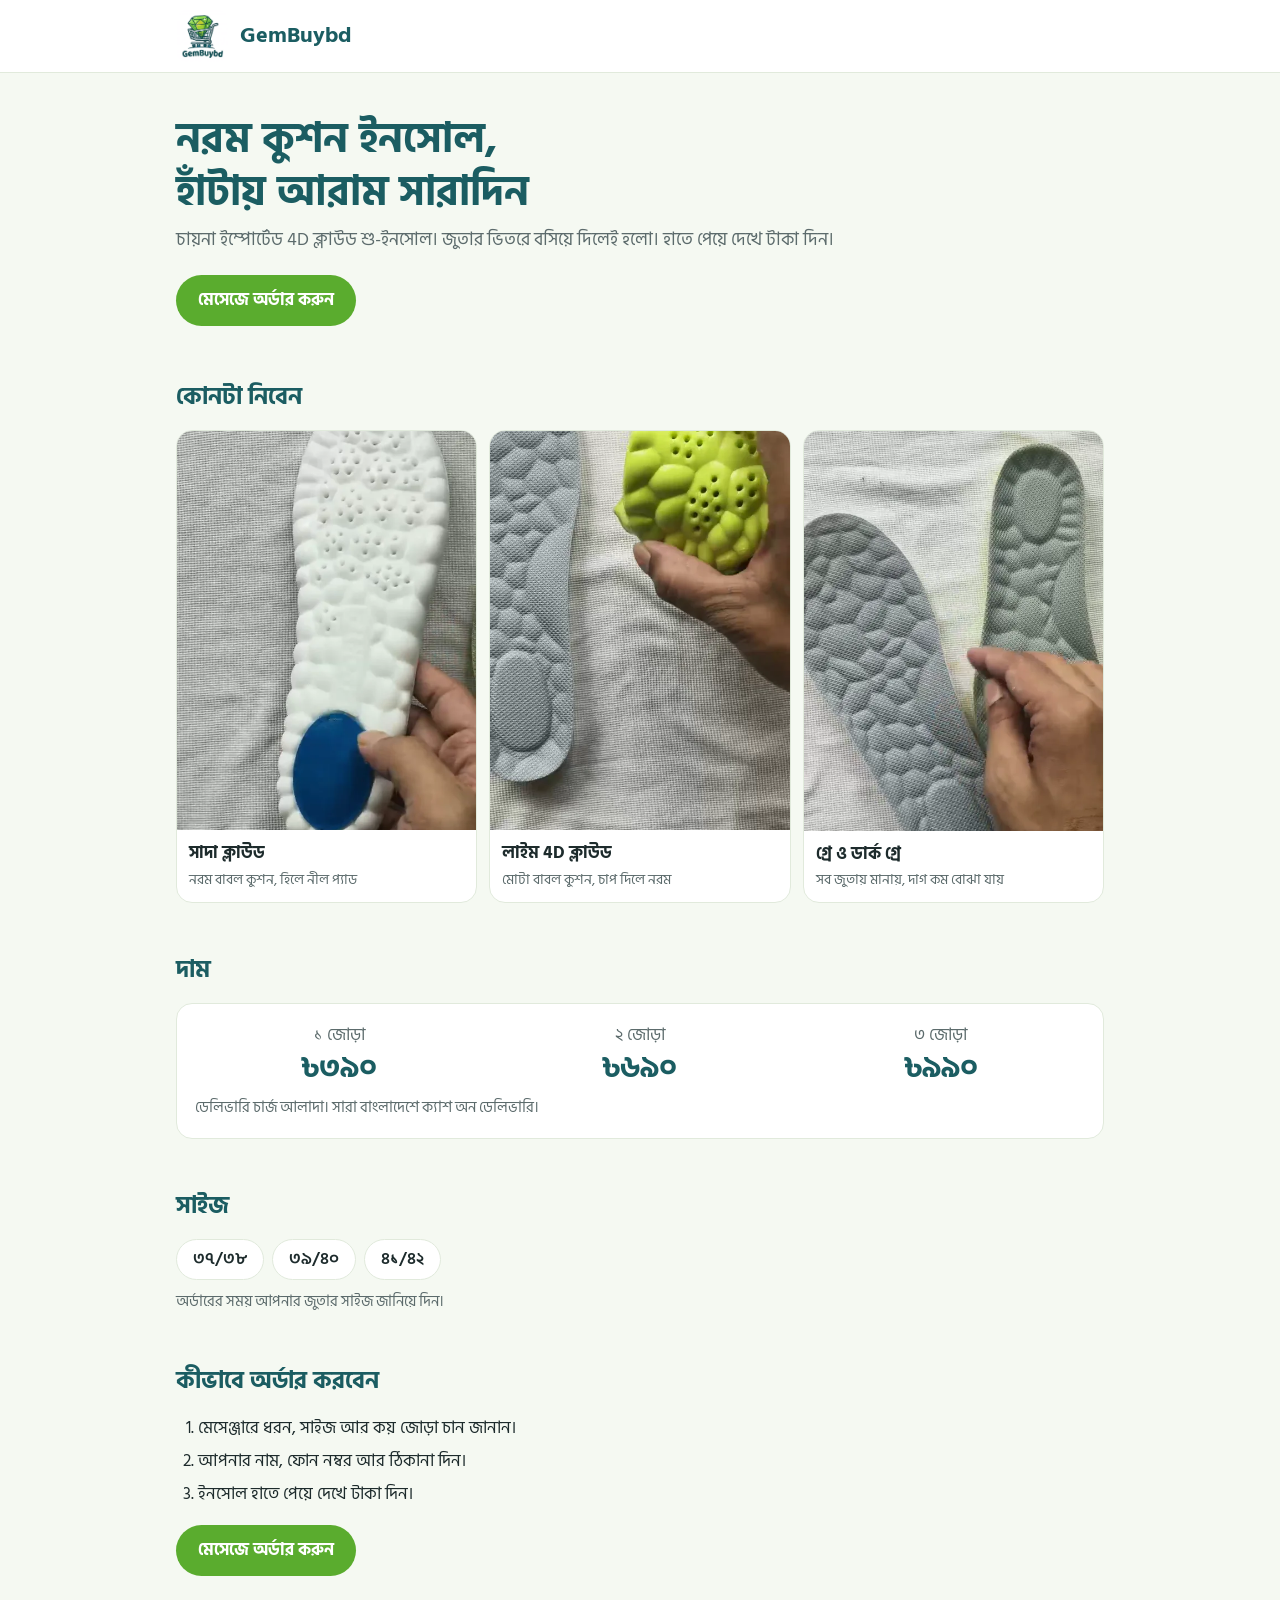
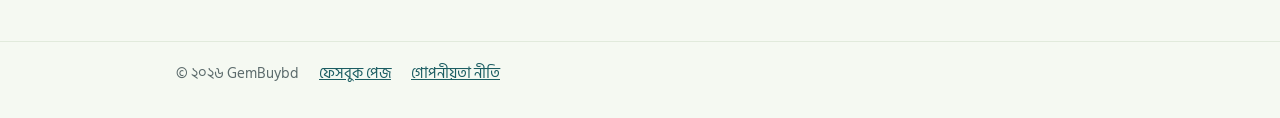
==== index.html @ 3c5733cb "GemBuybd shop page and privacy policy Home page with insole types, prices, sizes and a Messenger ord" ====
<!doctype html>
<html lang="bn">
<head>
  <meta charset="utf-8">
  <meta name="viewport" content="width=device-width, initial-scale=1">
  <title>GemBuybd · নরম কুশন ইনসোল</title>
  <meta name="description" content="নরম 4D কুশন শু-ইনসোল। ১ জোড়া ৩৯০ টাকা, সাইজ ৩৭ থেকে ৪২, সারা বাংলাদেশে ক্যাশ অন ডেলিভারি।">
  <meta property="og:title" content="GemBuybd · নরম কুশন ইনসোল">
  <meta property="og:description" content="১ জোড়া ৩৯০ টাকা · সাইজ ৩৭/৩৮, ৩৯/৪০, ৪১/৪২ · ক্যাশ অন ডেলিভারি">
  <meta property="og:image" content="https://gembuybd.github.io/img/share.jpg">
  <link rel="icon" href="img/icon.png">
  <link rel="preconnect" href="https://fonts.googleapis.com">
  <link rel="preconnect" href="https://fonts.gstatic.com" crossorigin>
  <link href="https://fonts.googleapis.com/css2?family=Hind+Siliguri:wght@400;600;700&display=swap" rel="stylesheet">
  <link rel="stylesheet" href="style.css">
</head>
<body>
  <header>
    <div class="wrap">
      <img src="img/logo.webp" alt="" width="52" height="52">
      <a href="./">GemBuybd</a>
    </div>
  </header>

  <main class="wrap">
    <div class="hero">
      <h1>নরম কুশন ইনসোল,<br>হাঁটায় আরাম সারাদিন</h1>
      <p>চায়না ইম্পোর্টেড 4D ক্লাউড শু-ইনসোল। জুতার ভিতরে বসিয়ে দিলেই হলো। হাতে পেয়ে দেখে টাকা দিন।</p>
      <a class="button" href="https://m.me/1291848167355119">মেসেজে অর্ডার করুন</a>
    </div>

    <section>
      <h2>কোনটা নিবেন</h2>
      <div class="types">
        <div class="type">
          <img src="img/white.webp" alt="সাদা ক্লাউড ইনসোল, হিলে নীল কুশন" loading="lazy">
          <div><h3>সাদা ক্লাউড</h3><p>নরম বাবল কুশন, হিলে নীল প্যাড</p></div>
        </div>
        <div class="type">
          <img src="img/lime.webp" alt="লাইম রঙের 4D ক্লাউড ইনসোল, হাতে চাপ দেওয়া" loading="lazy">
          <div><h3>লাইম 4D ক্লাউড</h3><p>মোটা বাবল কুশন, চাপ দিলে নরম</p></div>
        </div>
        <div class="type">
          <img src="img/grey.webp" alt="গ্রে ও ডার্ক গ্রে ইনসোল পাশাপাশি" loading="lazy">
          <div><h3>গ্রে ও ডার্ক গ্রে</h3><p>সব জুতায় মানায়, দাগ কম বোঝা যায়</p></div>
        </div>
      </div>
    </section>

    <section>
      <h2>দাম</h2>
      <div class="card">
        <div class="prices">
          <div class="price"><span>১ জোড়া</span> <strong>৳৩৯০</strong></div>
          <div class="price"><span>২ জোড়া</span> <strong>৳৬৯০</strong></div>
          <div class="price"><span>৩ জোড়া</span> <strong>৳৯৯০</strong></div>
        </div>
        <p class="note">ডেলিভারি চার্জ আলাদা। সারা বাংলাদেশে ক্যাশ অন ডেলিভারি।</p>
      </div>
    </section>

    <section>
      <h2>সাইজ</h2>
      <ul class="sizes">
        <li>৩৭/৩৮</li>
        <li>৩৯/৪০</li>
        <li>৪১/৪২</li>
      </ul>
      <p class="note">অর্ডারের সময় আপনার জুতার সাইজ জানিয়ে দিন।</p>
    </section>

    <section>
      <h2>কীভাবে অর্ডার করবেন</h2>
      <ol class="steps">
        <li>মেসেঞ্জারে ধরন, সাইজ আর কয় জোড়া চান জানান।</li>
        <li>আপনার নাম, ফোন নম্বর আর ঠিকানা দিন।</li>
        <li>ইনসোল হাতে পেয়ে দেখে টাকা দিন।</li>
      </ol>
      <p><a class="button" href="https://m.me/1291848167355119">মেসেজে অর্ডার করুন</a></p>
    </section>
  </main>

  <footer>
    <div class="wrap">
      <span>© ২০২৬ GemBuybd</span>
      <a href="https://www.facebook.com/1291848167355119">ফেসবুক পেজ</a>
      <a href="privacy.html">গোপনীয়তা নীতি</a>
    </div>
  </footer>
</body>
</html>
---- style.css ----
:root {
  color-scheme: light;
  --green: #5aac2e;
  --green-dark: #3d861b;
  --teal: #1b5d62;
  --ink: #1d2b2c;
  --muted: #5c6b6c;
  --bg: #f5f9f2;
  --card: #ffffff;
  --line: #e1eadc;
  --radius: 16px;
}

* { box-sizing: border-box; }

body {
  margin: 0;
  background: var(--bg);
  color: var(--ink);
  font: 17px/1.6 "Hind Siliguri", "Noto Sans Bengali", system-ui, sans-serif;
}

a { color: var(--teal); }
img { display: block; max-width: 100%; }

.wrap { max-width: 960px; margin: 0 auto; padding: 0 16px; }

header { background: var(--card); border-bottom: 1px solid var(--line); }
header .wrap { display: flex; align-items: center; gap: 12px; padding-block: 10px; }
header img { width: 52px; height: 52px; border-radius: 12px; }
header a { font-weight: 700; font-size: 22px; color: var(--teal); text-decoration: none; }

.hero { padding: 40px 0 28px; }
.hero h1 { margin: 0 0 8px; font-size: clamp(28px, 6vw, 42px); line-height: 1.25; color: var(--teal); }
.hero p { margin: 0 0 20px; color: var(--muted); font-size: 18px; }

.button {
  display: inline-block;
  padding: 12px 22px;
  border-radius: 999px;
  background: var(--green);
  color: #fff;
  font-weight: 700;
  text-decoration: none;
}
.button:hover { background: var(--green-dark); }

section { padding: 24px 0; }
h2 { margin: 0 0 14px; font-size: 24px; color: var(--teal); }

.types { display: grid; grid-template-columns: repeat(3, 1fr); gap: 12px; }
.type { background: var(--card); border: 1px solid var(--line); border-radius: var(--radius); overflow: hidden; }
.type img { width: 100%; aspect-ratio: 3 / 4; object-fit: cover; }
.type div { padding: 10px 12px 12px; }
.type h3 { margin: 0; font-size: 17px; }
.type p { margin: 2px 0 0; font-size: 14px; color: var(--muted); line-height: 1.45; }

.card { background: var(--card); border: 1px solid var(--line); border-radius: var(--radius); padding: 18px; }
.prices { display: grid; grid-template-columns: repeat(3, 1fr); gap: 12px; }
.price { text-align: center; }
.price strong { display: block; font-size: 30px; color: var(--teal); line-height: 1.2; }
.price span { color: var(--muted); }
.note { margin: 10px 0 0; color: var(--muted); font-size: 15px; }

.sizes { display: flex; flex-wrap: wrap; gap: 8px; margin: 0 0 8px; padding: 0; list-style: none; }
.sizes li { padding: 6px 16px; border-radius: 999px; background: var(--card); border: 1px solid var(--line); font-weight: 600; }

ol.steps { margin: 0; padding-left: 22px; }
ol.steps li { margin-bottom: 6px; }

footer { margin-top: 24px; padding: 20px 0 32px; border-top: 1px solid var(--line); color: var(--muted); font-size: 15px; }
footer .wrap { display: flex; flex-wrap: wrap; gap: 8px 20px; }

.policy { max-width: 720px; }
.policy h1 { color: var(--teal); font-size: 30px; line-height: 1.3; margin: 32px 0 4px; }
.policy h2 { font-size: 20px; margin-top: 28px; }
.policy .summary { background: var(--card); border: 1px solid var(--line); border-radius: var(--radius); padding: 14px 18px; }

@media (max-width: 560px) {
  .types { grid-template-columns: 1fr 1fr; }
  .types .type:last-child { grid-column: span 2; }
  .types .type:last-child img { aspect-ratio: 3 / 2; }
  .prices { grid-template-columns: 1fr; }
  .price { display: flex; justify-content: space-between; align-items: baseline; text-align: left; }
  .price strong { display: inline; font-size: 26px; }
}
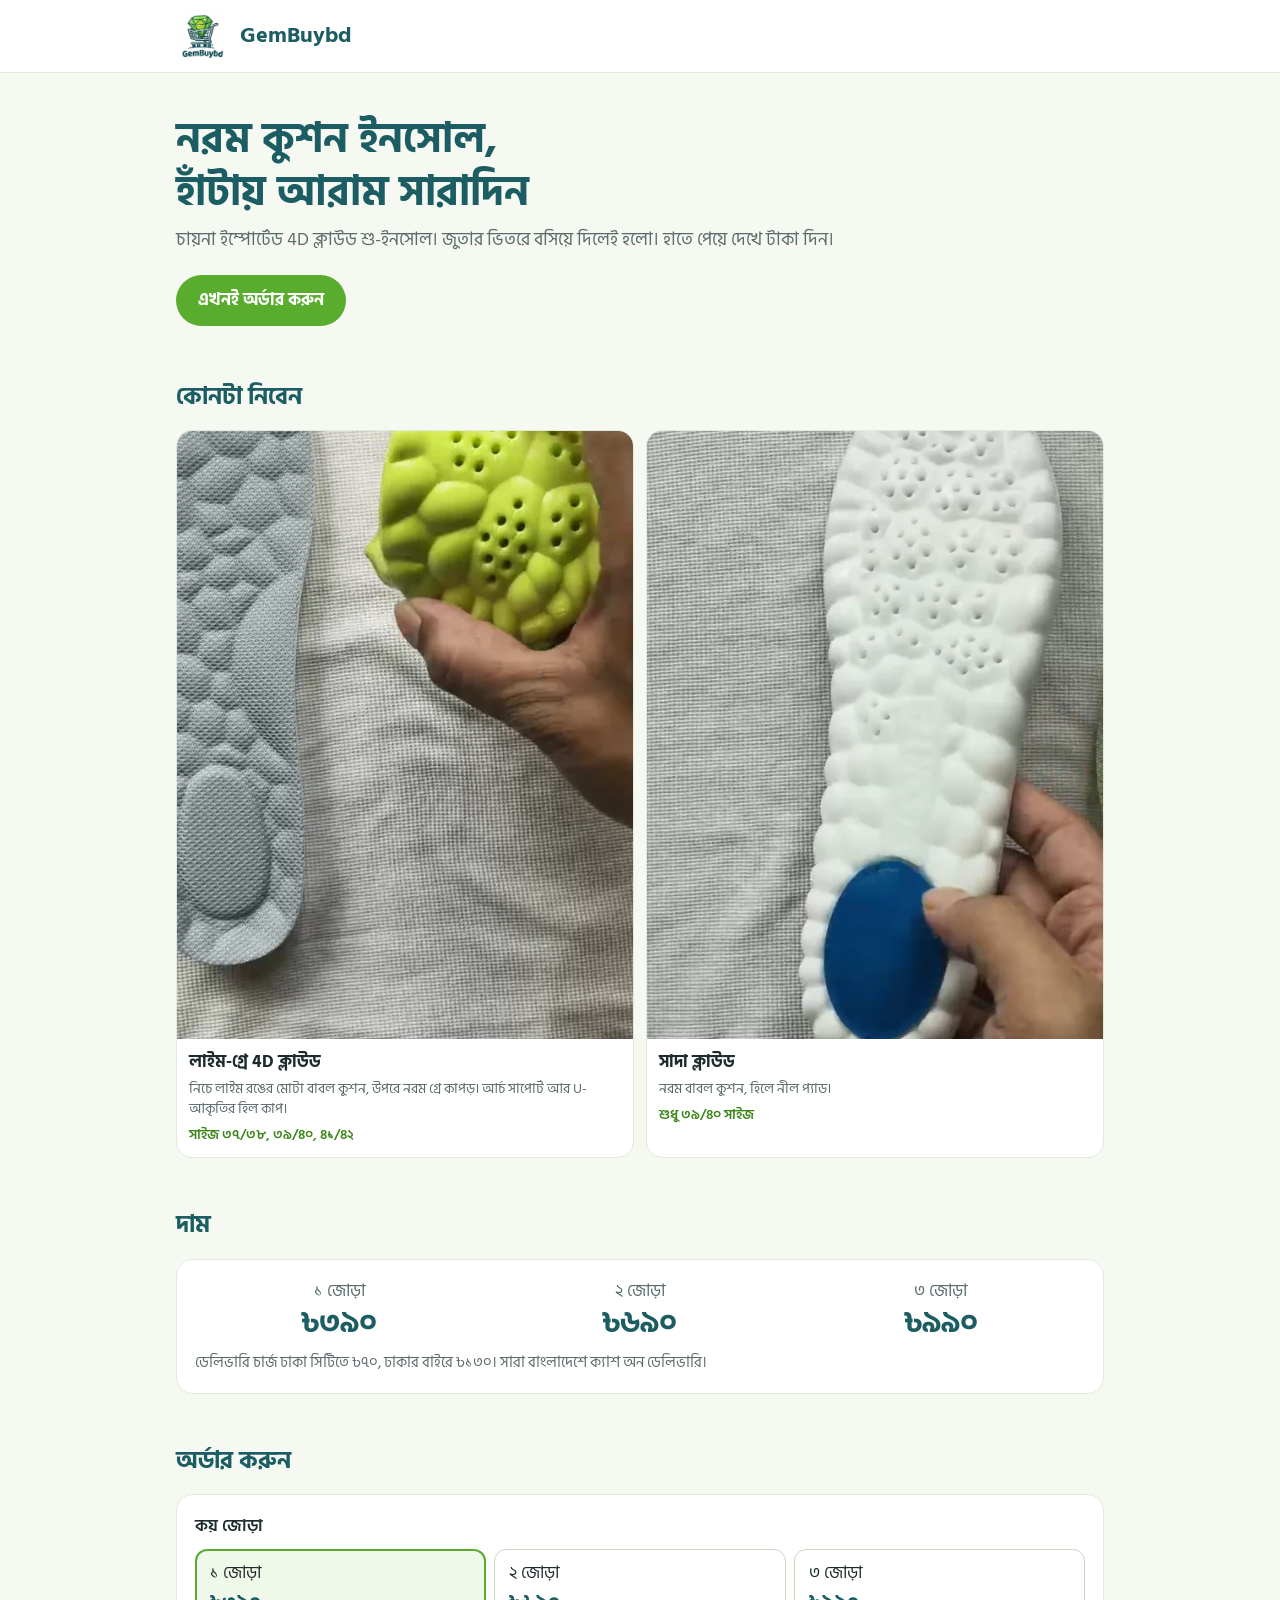
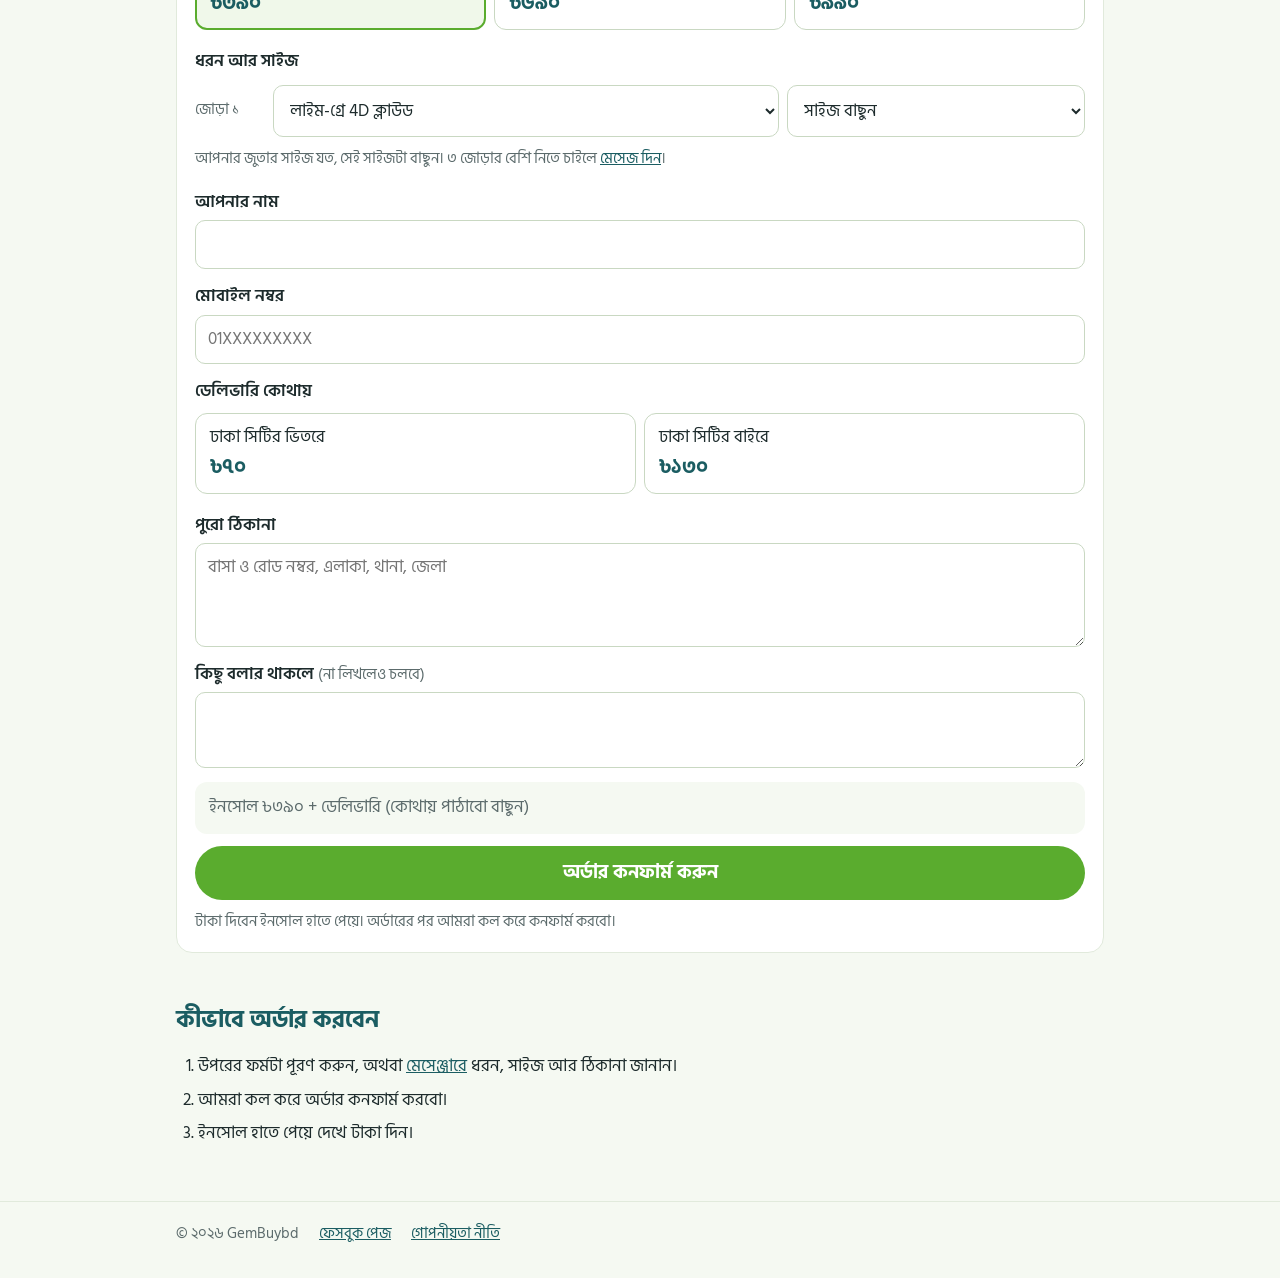
==== commit 061e12ea: "Add an order form that confirms every order Orders go to a Google Apps Script that saves them to the" ====
--- a/index.html
+++ b/index.html
@@ -13,6 +13,7 @@
   <link rel="preconnect" href="https://fonts.gstatic.com" crossorigin>
   <link href="https://fonts.googleapis.com/css2?family=Hind+Siliguri:wght@400;600;700&display=swap" rel="stylesheet">
   <link rel="stylesheet" href="style.css">
+  <script src="order.js" defer></script>
 </head>
 <body>
   <header>
@@ -26,23 +27,27 @@
     <div class="hero">
       <h1>নরম কুশন ইনসোল,<br>হাঁটায় আরাম সারাদিন</h1>
       <p>চায়না ইম্পোর্টেড 4D ক্লাউড শু-ইনসোল। জুতার ভিতরে বসিয়ে দিলেই হলো। হাতে পেয়ে দেখে টাকা দিন।</p>
-      <a class="button" href="https://m.me/1291848167355119">মেসেজে অর্ডার করুন</a>
+      <a class="button" href="#order">এখনই অর্ডার করুন</a>
     </div>
 
     <section>
       <h2>কোনটা নিবেন</h2>
       <div class="types">
         <div class="type">
-          <img src="img/white.webp" alt="সাদা ক্লাউড ইনসোল, হিলে নীল কুশন" loading="lazy">
-          <div><h3>সাদা ক্লাউড</h3><p>নরম বাবল কুশন, হিলে নীল প্যাড</p></div>
+          <img src="img/lime.webp" alt="লাইম রঙের 4D ক্লাউড ইনসোল, হাতে চাপ দেওয়া; উপরের দিকটা গ্রে" loading="lazy">
+          <div>
+            <h3>লাইম-গ্রে 4D ক্লাউড</h3>
+            <p>নিচে লাইম রঙের মোটা বাবল কুশন, উপরে নরম গ্রে কাপড়। আর্চ সাপোর্ট আর U-আকৃতির হিল কাপ।</p>
+            <p class="stock">সাইজ ৩৭/৩৮, ৩৯/৪০, ৪১/৪২</p>
+          </div>
         </div>
         <div class="type">
-          <img src="img/lime.webp" alt="লাইম রঙের 4D ক্লাউড ইনসোল, হাতে চাপ দেওয়া" loading="lazy">
-          <div><h3>লাইম 4D ক্লাউড</h3><p>মোটা বাবল কুশন, চাপ দিলে নরম</p></div>
-        </div>
-        <div class="type">
-          <img src="img/grey.webp" alt="গ্রে ও ডার্ক গ্রে ইনসোল পাশাপাশি" loading="lazy">
-          <div><h3>গ্রে ও ডার্ক গ্রে</h3><p>সব জুতায় মানায়, দাগ কম বোঝা যায়</p></div>
+          <img src="img/white.webp" alt="সাদা ক্লাউড ইনসোল, হিলে নীল কুশন" loading="lazy">
+          <div>
+            <h3>সাদা ক্লাউড</h3>
+            <p>নরম বাবল কুশন, হিলে নীল প্যাড।</p>
+            <p class="stock">শুধু ৩৯/৪০ সাইজ</p>
+          </div>
         </div>
       </div>
     </section>
@@ -55,28 +60,86 @@
           <div class="price"><span>২ জোড়া</span> <strong>৳৬৯০</strong></div>
           <div class="price"><span>৩ জোড়া</span> <strong>৳৯৯০</strong></div>
         </div>
-        <p class="note">ডেলিভারি চার্জ আলাদা। সারা বাংলাদেশে ক্যাশ অন ডেলিভারি।</p>
+        <p class="note">ডেলিভারি চার্জ ঢাকা সিটিতে ৳৭০, ঢাকার বাইরে ৳১৩০। সারা বাংলাদেশে ক্যাশ অন ডেলিভারি।</p>
       </div>
     </section>
 
-    <section>
-      <h2>সাইজ</h2>
-      <ul class="sizes">
-        <li>৩৭/৩৮</li>
-        <li>৩৯/৪০</li>
-        <li>৪১/৪২</li>
-      </ul>
-      <p class="note">অর্ডারের সময় আপনার জুতার সাইজ জানিয়ে দিন।</p>
+    <section id="order">
+      <h2>অর্ডার করুন</h2>
+      <noscript><p class="card">অর্ডার ফর্মটি চালাতে জাভাস্ক্রিপ্ট লাগে। <a href="https://m.me/1291848167355119">মেসেঞ্জারে অর্ডার করুন</a>।</p></noscript>
+      <form class="card order" id="order-form" novalidate>
+        <fieldset>
+          <legend>কয় জোড়া</legend>
+          <div class="packs">
+            <label><input type="radio" name="pairs" value="1" checked><span>১ জোড়া <strong>৳৩৯০</strong></span></label>
+            <label><input type="radio" name="pairs" value="2"><span>২ জোড়া <strong>৳৬৯০</strong></span></label>
+            <label><input type="radio" name="pairs" value="3"><span>৩ জোড়া <strong>৳৯৯০</strong></span></label>
+          </div>
+        </fieldset>
+
+        <fieldset>
+          <legend>ধরন আর সাইজ</legend>
+          <div id="pair-rows"></div>
+          <p class="note">আপনার জুতার সাইজ যত, সেই সাইজটা বাছুন। ৩ জোড়ার বেশি নিতে চাইলে <a href="https://m.me/1291848167355119">মেসেজ দিন</a>।</p>
+        </fieldset>
+
+        <label class="field">আপনার নাম
+          <input name="name" autocomplete="name" required>
+        </label>
+        <label class="field">মোবাইল নম্বর
+          <input name="phone" type="tel" inputmode="numeric" autocomplete="tel" placeholder="01XXXXXXXXX" required>
+        </label>
+
+        <fieldset>
+          <legend>ডেলিভারি কোথায়</legend>
+          <div class="packs">
+            <label><input type="radio" name="area" value="dhaka"><span>ঢাকা সিটির ভিতরে <strong>৳৭০</strong></span></label>
+            <label><input type="radio" name="area" value="outside"><span>ঢাকা সিটির বাইরে <strong>৳১৩০</strong></span></label>
+          </div>
+        </fieldset>
+
+        <label class="field">পুরো ঠিকানা
+          <textarea name="address" rows="3" autocomplete="street-address" placeholder="বাসা ও রোড নম্বর, এলাকা, থানা, জেলা" required></textarea>
+        </label>
+        <label class="field">কিছু বলার থাকলে <span class="optional">(না লিখলেও চলবে)</span>
+          <textarea name="note" rows="2"></textarea>
+        </label>
+        <label class="trap" aria-hidden="true">Website <input name="website" tabindex="-1" autocomplete="off"></label>
+
+        <div class="total" id="order-total" aria-live="polite"></div>
+        <p class="error" id="order-error" role="alert" hidden></p>
+        <button class="button" type="submit">অর্ডার কনফার্ম করুন</button>
+        <p class="note">টাকা দিবেন ইনসোল হাতে পেয়ে। অর্ডারের পর আমরা কল করে কনফার্ম করবো।</p>
+      </form>
+
+      <div class="card done" id="order-done" tabindex="-1" hidden>
+        <h3>ধন্যবাদ! অর্ডার পেয়েছি।</h3>
+        <p class="order-no">অর্ডার নম্বর <strong id="done-id"></strong></p>
+        <p id="done-summary"></p>
+        <p>কোনো প্রশ্ন থাকলে <a href="https://m.me/1291848167355119">মেসেজ দিন</a>।</p>
+      </div>
+
+      <div class="card pending" id="order-pending" tabindex="-1" hidden>
+        <h3>আপনার অর্ডারটি আমাদের কাছে পৌঁছেছে কিনা নিশ্চিত হতে পারিনি</h3>
+        <p>সম্ভবত ইন্টারনেটের সমস্যা। আবার পাঠান, একই অর্ডার দুইবার যাবে না। না গেলে নিচের লেখাটা কপি করে মেসেঞ্জারে পাঠিয়ে দিন।</p>
+        <textarea id="pending-text" rows="9" readonly aria-label="আপনার অর্ডার"></textarea>
+        <div class="actions">
+          <button class="button" type="button" id="pending-send">আবার পাঠান</button>
+          <button class="button ghost" type="button" id="pending-copy">কপি করুন</button>
+          <a class="button ghost" href="https://m.me/1291848167355119">মেসেঞ্জার খুলুন</a>
+        </div>
+        <p class="status" id="pending-status" role="status"></p>
+        <button class="linkish" type="button" id="pending-drop">এটা বাদ দিয়ে নতুন অর্ডার করুন</button>
+      </div>
     </section>
 
     <section>
       <h2>কীভাবে অর্ডার করবেন</h2>
       <ol class="steps">
-        <li>মেসেঞ্জারে ধরন, সাইজ আর কয় জোড়া চান জানান।</li>
-        <li>আপনার নাম, ফোন নম্বর আর ঠিকানা দিন।</li>
+        <li>উপরের ফর্মটা পূরণ করুন, অথবা <a href="https://m.me/1291848167355119">মেসেঞ্জারে</a> ধরন, সাইজ আর ঠিকানা জানান।</li>
+        <li>আমরা কল করে অর্ডার কনফার্ম করবো।</li>
         <li>ইনসোল হাতে পেয়ে দেখে টাকা দিন।</li>
       </ol>
-      <p><a class="button" href="https://m.me/1291848167355119">মেসেজে অর্ডার করুন</a></p>
     </section>
   </main>
 
--- a/style.css
+++ b/style.css
@@ -48,12 +48,13 @@
 section { padding: 24px 0; }
 h2 { margin: 0 0 14px; font-size: 24px; color: var(--teal); }
 
-.types { display: grid; grid-template-columns: repeat(3, 1fr); gap: 12px; }
+.types { display: grid; grid-template-columns: repeat(2, 1fr); gap: 12px; }
 .type { background: var(--card); border: 1px solid var(--line); border-radius: var(--radius); overflow: hidden; }
 .type img { width: 100%; aspect-ratio: 3 / 4; object-fit: cover; }
 .type div { padding: 10px 12px 12px; }
 .type h3 { margin: 0; font-size: 17px; }
 .type p { margin: 2px 0 0; font-size: 14px; color: var(--muted); line-height: 1.45; }
+.type p.stock { margin-top: 6px; font-weight: 600; color: var(--green-dark); }
 
 .card { background: var(--card); border: 1px solid var(--line); border-radius: var(--radius); padding: 18px; }
 .prices { display: grid; grid-template-columns: repeat(3, 1fr); gap: 12px; }
@@ -68,6 +69,84 @@
 ol.steps { margin: 0; padding-left: 22px; }
 ol.steps li { margin-bottom: 6px; }
 
+.order fieldset { margin: 0 0 18px; padding: 0; border: 0; min-width: 0; }
+.order legend, .field { font-weight: 600; }
+.order legend { margin-bottom: 8px; padding: 0; }
+.field { display: block; margin-bottom: 14px; }
+.optional { font-weight: 400; color: var(--muted); font-size: 15px; }
+
+.order input:not([type=radio]), .order select, .order textarea {
+  display: block;
+  width: 100%;
+  min-height: 46px;
+  margin-top: 4px;
+  padding: 10px 12px;
+  border: 1px solid #c9d8c2;
+  border-radius: 10px;
+  background: #fff;
+  color: var(--ink);
+  font: inherit;
+  font-weight: 400;
+}
+.order textarea { resize: vertical; }
+.order input:focus, .order select:focus, .order textarea:focus { outline: 2px solid var(--green); outline-offset: 1px; }
+.order [aria-invalid="true"], .order [aria-invalid="true"] + span { border-color: #c0362c; background: #fff6f5; }
+
+/* Radio buttons drawn as choice cards; the real input stays for keyboards and screen readers. */
+.packs { display: grid; grid-template-columns: repeat(auto-fit, minmax(96px, 1fr)); gap: 8px; }
+.packs label { position: relative; }
+.packs input { position: absolute; opacity: 0; inset: 0; margin: 0; }
+.packs span {
+  display: block;
+  padding: 10px 14px;
+  border: 1px solid #c9d8c2;
+  border-radius: 12px;
+  background: #fff;
+  cursor: pointer;
+}
+.packs strong { display: block; color: var(--teal); font-size: 20px; }
+.packs input:checked + span { border: 2px solid var(--green); padding: 9px 13px; background: #f0f8ea; }
+.packs input:focus-visible + span { outline: 2px solid var(--teal); outline-offset: 2px; }
+
+.pair { display: grid; grid-template-columns: minmax(0, 1.7fr) minmax(0, 1fr); gap: 0 8px; margin-bottom: 10px; }
+.pair span { grid-column: 1 / -1; color: var(--muted); font-size: 15px; }
+.pair select { margin-top: 2px; }
+
+.trap { position: absolute; left: -9999px; }
+
+.total { margin: 4px 0 12px; padding: 12px 14px; border-radius: 12px; background: var(--bg); color: var(--muted); }
+.total strong { display: block; color: var(--teal); font-size: 24px; line-height: 1.3; }
+.error { margin: 0 0 12px; padding: 10px 14px; border-radius: 12px; background: #fff1f0; color: #a3261d; }
+button.button { border: 0; font: inherit; font-weight: 700; cursor: pointer; }
+.button:disabled { opacity: 0.6; cursor: wait; }
+.button.ghost { padding: 11px 12px; border: 1px solid #c9d8c2; background: #fff; color: var(--teal); text-align: center; }
+.button.ghost:hover { background: var(--bg); }
+.order .button { width: 100%; font-size: 19px; }
+
+.done h3, .pending h3 { margin: 0 0 6px; color: var(--teal); font-size: 22px; line-height: 1.35; }
+.done:focus, .pending:focus { outline: none; }
+.order-no strong { font-size: 22px; letter-spacing: 1px; color: var(--teal); }
+
+.pending h3 { color: #a3261d; font-size: 20px; }
+.pending textarea {
+  display: block;
+  width: 100%;
+  margin: 12px 0;
+  padding: 10px 12px;
+  border: 1px solid #c9d8c2;
+  border-radius: 10px;
+  background: var(--bg);
+  color: var(--ink);
+  font: inherit;
+  font-size: 15px;
+  resize: vertical;
+}
+.actions { display: grid; grid-template-columns: 1fr 1fr; gap: 8px; }
+.actions .button:first-child { grid-column: 1 / -1; font-size: 19px; }
+.status { min-height: 1.6em; margin: 8px 0 0; color: var(--green-dark); font-weight: 600; }
+.status:empty { display: none; }
+.linkish { margin-top: 10px; padding: 0; border: 0; background: none; color: var(--teal); font: inherit; font-size: 15px; text-decoration: underline; cursor: pointer; }
+
 footer { margin-top: 24px; padding: 20px 0 32px; border-top: 1px solid var(--line); color: var(--muted); font-size: 15px; }
 footer .wrap { display: flex; flex-wrap: wrap; gap: 8px 20px; }
 
@@ -76,10 +155,12 @@
 .policy h2 { font-size: 20px; margin-top: 28px; }
 .policy .summary { background: var(--card); border: 1px solid var(--line); border-radius: var(--radius); padding: 14px 18px; }
 
+@media (min-width: 561px) {
+  .pair { grid-template-columns: 70px minmax(0, 1.7fr) minmax(0, 1fr); align-items: center; }
+  .pair span { grid-column: auto; }
+}
+
 @media (max-width: 560px) {
-  .types { grid-template-columns: 1fr 1fr; }
-  .types .type:last-child { grid-column: span 2; }
-  .types .type:last-child img { aspect-ratio: 3 / 2; }
   .prices { grid-template-columns: 1fr; }
   .price { display: flex; justify-content: space-between; align-items: baseline; text-align: left; }
   .price strong { display: inline; font-size: 26px; }
